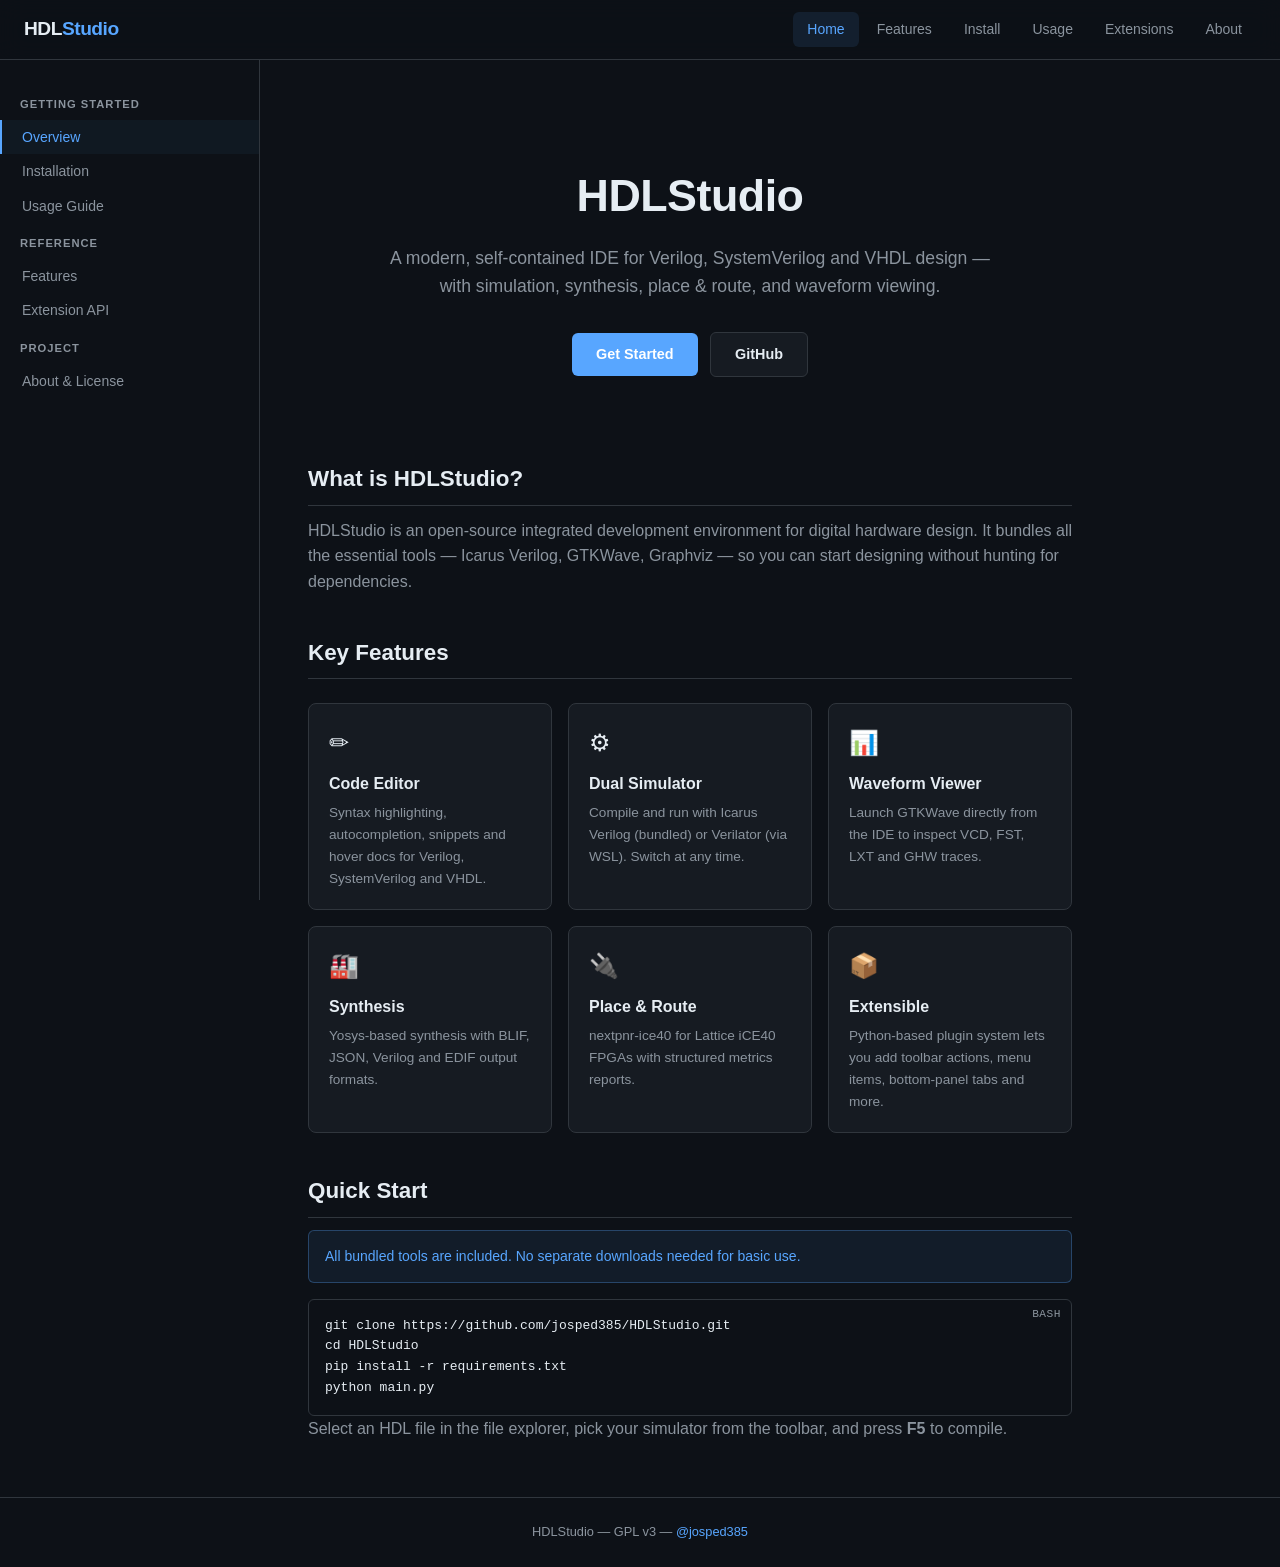
==== docs/index.html @ e597dfac "added docs for github pages" ====
<!DOCTYPE html>
<html lang="en">
<head>
<meta charset="UTF-8">
<meta name="viewport" content="width=device-width, initial-scale=1.0">
<title>HDLStudio — Modern IDE for Digital Hardware Design</title>
<link rel="stylesheet" href="assets/css/style.css">
</head>
<body>

<div class="header">
  <div class="logo">HDL<span>Studio</span></div>
  <nav>
    <a href="index.html">Home</a>
    <a href="features.html">Features</a>
    <a href="install.html">Install</a>
    <a href="usage.html">Usage</a>
    <a href="extensions.html">Extensions</a>
    <a href="about.html">About</a>
  </nav>
</div>

<div class="wrapper">
  <aside class="sidebar">
    <div class="section-title">Getting Started</div>
    <a href="index.html" class="active">Overview</a>
    <a href="install.html">Installation</a>
    <a href="usage.html">Usage Guide</a>
    <div class="section-title">Reference</div>
    <a href="features.html">Features</a>
    <a href="extensions.html">Extension API</a>
    <div class="section-title">Project</div>
    <a href="about.html">About &amp; License</a>
  </aside>

  <main class="content">
    <div class="hero">
      <h1>HDLStudio</h1>
      <p>A modern, self-contained IDE for Verilog, SystemVerilog and VHDL design — with simulation, synthesis, place &amp; route, and waveform viewing.</p>
      <a href="install.html" class="btn primary">Get Started</a>
      <a href="https://github.com/josped385/HDLStudio" class="btn secondary">GitHub</a>
    </div>

    <h2>What is HDLStudio?</h2>
    <p>HDLStudio is an open-source integrated development environment for digital hardware design. It bundles all the essential tools — Icarus Verilog, GTKWave, Graphviz — so you can start designing without hunting for dependencies.</p>

    <h2>Key Features</h2>
    <div class="cards">
      <div class="card">
        <span class="icon">&#x270F;</span>
        <h3>Code Editor</h3>
        <p>Syntax highlighting, autocompletion, snippets and hover docs for Verilog, SystemVerilog and VHDL.</p>
      </div>
      <div class="card">
        <span class="icon">&#x2699;</span>
        <h3>Dual Simulator</h3>
        <p>Compile and run with Icarus Verilog (bundled) or Verilator (via WSL). Switch at any time.</p>
      </div>
      <div class="card">
        <span class="icon">&#x1F4CA;</span>
        <h3>Waveform Viewer</h3>
        <p>Launch GTKWave directly from the IDE to inspect VCD, FST, LXT and GHW traces.</p>
      </div>
      <div class="card">
        <span class="icon">&#x1F3ED;</span>
        <h3>Synthesis</h3>
        <p>Yosys-based synthesis with BLIF, JSON, Verilog and EDIF output formats.</p>
      </div>
      <div class="card">
        <span class="icon">&#x1F50C;</span>
        <h3>Place &amp; Route</h3>
        <p>nextpnr-ice40 for Lattice iCE40 FPGAs with structured metrics reports.</p>
      </div>
      <div class="card">
        <span class="icon">&#x1F4E6;</span>
        <h3>Extensible</h3>
        <p>Python-based plugin system lets you add toolbar actions, menu items, bottom-panel tabs and more.</p>
      </div>
    </div>

    <h2>Quick Start</h2>
    <div class="alert info">All bundled tools are included. No separate downloads needed for basic use.</div>
    <pre><code class="lang-tag">bash</code>git clone https://github.com/josped385/HDLStudio.git
cd HDLStudio
pip install -r requirements.txt
python main.py</pre>
    <p>Select an HDL file in the file explorer, pick your simulator from the toolbar, and press <strong>F5</strong> to compile.</p>

  </main>
</div>

<div class="footer">
  HDLStudio &mdash; GPL v3 &mdash; <a href="https://github.com/josped385">@josped385</a>
</div>

<script src="assets/js/main.js"></script>
</body>
</html>
---- docs/assets/css/style.css ----
:root {
  --bg: #0d1117;
  --bg-card: #161b22;
  --bg-hover: #1c2333;
  --border: #30363d;
  --text: #e6edf3;
  --text-secondary: #8b949e;
  --accent: #58a6ff;
  --accent-green: #3fb950;
  --accent-orange: #d29922;
  --accent-red: #f85149;
  --header-height: 60px;
  --sidebar-width: 260px;
}
* { margin: 0; padding: 0; box-sizing: border-box; }
body {
  font-family: -apple-system, BlinkMacSystemFont, "Segoe UI", Roboto, "Helvetica Neue", Arial, sans-serif;
  background: var(--bg);
  color: var(--text);
  line-height: 1.6;
  min-height: 100vh;
  display: flex;
  flex-direction: column;
}
a { color: var(--accent); text-decoration: none; }
a:hover { text-decoration: underline; }
code {
  font-family: "SFMono-Regular", Consolas, "Liberation Mono", Menlo, monospace;
  background: rgba(88,166,255,0.1);
  color: var(--accent);
  padding: 2px 6px;
  border-radius: 4px;
  font-size: 0.875em;
}
pre {
  background: #0d1117;
  border: 1px solid var(--border);
  border-radius: 6px;
  padding: 16px;
  overflow-x: auto;
  position: relative;
}
pre code {
  background: none;
  padding: 0;
  color: #c9d1d9;
  font-size: 0.8125rem;
  line-height: 1.5;
}
pre .lang-tag {
  position: absolute;
  top: 6px; right: 10px;
  font-size: 0.7rem;
  color: var(--text-secondary);
  text-transform: uppercase;
  letter-spacing: 0.5px;
}

/* Header */
.header {
  position: fixed; top: 0; left: 0; right: 0;
  height: var(--header-height);
  background: rgba(13,17,23,0.92);
  backdrop-filter: blur(12px);
  border-bottom: 1px solid var(--border);
  display: flex; align-items: center;
  padding: 0 24px;
  z-index: 100;
}
.header .logo {
  font-size: 1.2rem; font-weight: 700;
  color: var(--text); letter-spacing: -0.5px;
}
.header .logo span { color: var(--accent); }
.header nav {
  margin-left: auto;
  display: flex; gap: 4px;
}
.header nav a {
  color: var(--text-secondary);
  padding: 6px 14px;
  border-radius: 6px;
  font-size: 0.875rem;
  transition: all 0.15s;
}
.header nav a:hover {
  color: var(--text);
  background: var(--bg-hover);
  text-decoration: none;
}
.header nav a.active {
  color: var(--accent);
  background: rgba(88,166,255,0.1);
}

/* Layout */
.wrapper {
  display: flex;
  margin-top: var(--header-height);
  min-height: calc(100vh - var(--header-height));
}

/* Sidebar */
.sidebar {
  width: var(--sidebar-width);
  flex-shrink: 0;
  padding: 24px 0;
  border-right: 1px solid var(--border);
  position: sticky;
  top: var(--header-height);
  height: calc(100vh - var(--header-height));
  overflow-y: auto;
}
.sidebar .section-title {
  font-size: 0.7rem;
  text-transform: uppercase;
  letter-spacing: 1px;
  color: var(--text-secondary);
  padding: 12px 20px 6px;
  font-weight: 600;
}
.sidebar a {
  display: block;
  padding: 6px 20px;
  color: var(--text-secondary);
  font-size: 0.875rem;
  border-left: 2px solid transparent;
  transition: all 0.15s;
}
.sidebar a:hover {
  color: var(--text);
  background: var(--bg-hover);
  text-decoration: none;
}
.sidebar a.active {
  color: var(--accent);
  border-left-color: var(--accent);
  background: rgba(88,166,255,0.05);
}

/* Content */
.content {
  flex: 1;
  padding: 40px 48px;
  max-width: 860px;
}
.content h1 {
  font-size: 2rem;
  font-weight: 700;
  margin-bottom: 8px;
  letter-spacing: -0.5px;
}
.content h1 .subtitle {
  font-size: 1rem;
  font-weight: 400;
  color: var(--text-secondary);
  display: block;
  margin-top: 4px;
}
.content h2 {
  font-size: 1.4rem;
  font-weight: 600;
  margin-top: 40px;
  margin-bottom: 12px;
  padding-bottom: 8px;
  border-bottom: 1px solid var(--border);
}
.content h3 {
  font-size: 1.1rem;
  font-weight: 600;
  margin-top: 28px;
  margin-bottom: 8px;
}
.content p { margin-bottom: 16px; color: var(--text-secondary); }
.content ul, .content ol { margin-bottom: 16px; padding-left: 24px; }
.content li { margin-bottom: 6px; color: var(--text-secondary); }
.content img { max-width: 100%; border-radius: 8px; border: 1px solid var(--border); }

/* Cards */
.cards {
  display: grid;
  grid-template-columns: repeat(auto-fill, minmax(240px, 1fr));
  gap: 16px;
  margin: 24px 0;
}
.card {
  background: var(--bg-card);
  border: 1px solid var(--border);
  border-radius: 8px;
  padding: 20px;
  transition: border-color 0.15s;
}
.card:hover { border-color: var(--accent); }
.card .icon { font-size: 1.5rem; margin-bottom: 8px; display: block; }
.card h3 { font-size: 1rem; margin: 0 0 6px; }
.card p { font-size: 0.85rem; color: var(--text-secondary); margin: 0; }

/* Feature list */
.feature-list {
  list-style: none;
  padding: 0;
}
.feature-list li {
  padding: 12px 16px;
  background: var(--bg-card);
  border: 1px solid var(--border);
  border-radius: 6px;
  margin-bottom: 8px;
  display: flex;
  align-items: flex-start;
  gap: 10px;
}
.feature-list li .check {
  color: var(--accent-green);
  font-weight: bold;
  flex-shrink: 0;
}

/* Table */
table {
  width: 100%;
  border-collapse: collapse;
  margin: 16px 0 24px;
  font-size: 0.875rem;
}
th, td {
  text-align: left;
  padding: 10px 14px;
  border: 1px solid var(--border);
}
th {
  background: var(--bg-card);
  font-weight: 600;
  color: var(--text);
}
td { color: var(--text-secondary); }

/* Alert boxes */
.alert {
  padding: 14px 16px;
  border-radius: 6px;
  margin-bottom: 16px;
  font-size: 0.875rem;
  border: 1px solid;
}
.alert.info {
  background: rgba(88,166,255,0.08);
  border-color: rgba(88,166,255,0.3);
  color: var(--accent);
}
.alert.warning {
  background: rgba(210,153,34,0.08);
  border-color: rgba(210,153,34,0.3);
  color: var(--accent-orange);
}
.alert.success {
  background: rgba(63,185,80,0.08);
  border-color: rgba(63,185,80,0.3);
  color: var(--accent-green);
}

/* Hero */
.hero {
  text-align: center;
  padding: 60px 0 40px;
}
.hero h1 { font-size: 2.8rem; margin-bottom: 12px; }
.hero p {
  font-size: 1.1rem;
  color: var(--text-secondary);
  max-width: 600px;
  margin: 0 auto 28px;
}
.hero .btn {
  display: inline-block;
  padding: 10px 24px;
  border-radius: 6px;
  font-weight: 600;
  font-size: 0.9rem;
  transition: all 0.15s;
  margin: 4px;
}
.hero .btn.primary {
  background: var(--accent);
  color: #fff;
}
.hero .btn.primary:hover { opacity: 0.9; text-decoration: none; }
.hero .btn.secondary {
  background: var(--bg-card);
  color: var(--text);
  border: 1px solid var(--border);
}
.hero .btn.secondary:hover { border-color: var(--text-secondary); text-decoration: none; }

/* Footer */
.footer {
  text-align: center;
  padding: 24px;
  border-top: 1px solid var(--border);
  color: var(--text-secondary);
  font-size: 0.8rem;
  margin-top: auto;
}

/* Mobile */
@media (max-width: 768px) {
  .sidebar { display: none; }
  .content { padding: 24px 20px; }
  .header { padding: 0 12px; }
  .header nav a { padding: 6px 8px; font-size: 0.8rem; }
  .hero h1 { font-size: 2rem; }
  .cards { grid-template-columns: 1fr; }
}

/* Steps */
.steps {
  counter-reset: step;
  list-style: none;
  padding: 0;
}
.steps li {
  counter-increment: step;
  padding: 16px 16px 16px 48px;
  background: var(--bg-card);
  border: 1px solid var(--border);
  border-radius: 6px;
  margin-bottom: 10px;
  position: relative;
}
.steps li::before {
  content: counter(step);
  position: absolute;
  left: 14px;
  top: 14px;
  width: 24px; height: 24px;
  background: var(--accent);
  color: #fff;
  border-radius: 50%;
  display: flex;
  align-items: center;
  justify-content: center;
  font-size: 0.8rem;
  font-weight: 700;
}
.steps li strong { color: var(--text); display: block; margin-bottom: 4px; }
.steps li code { font-size: 0.8rem; }
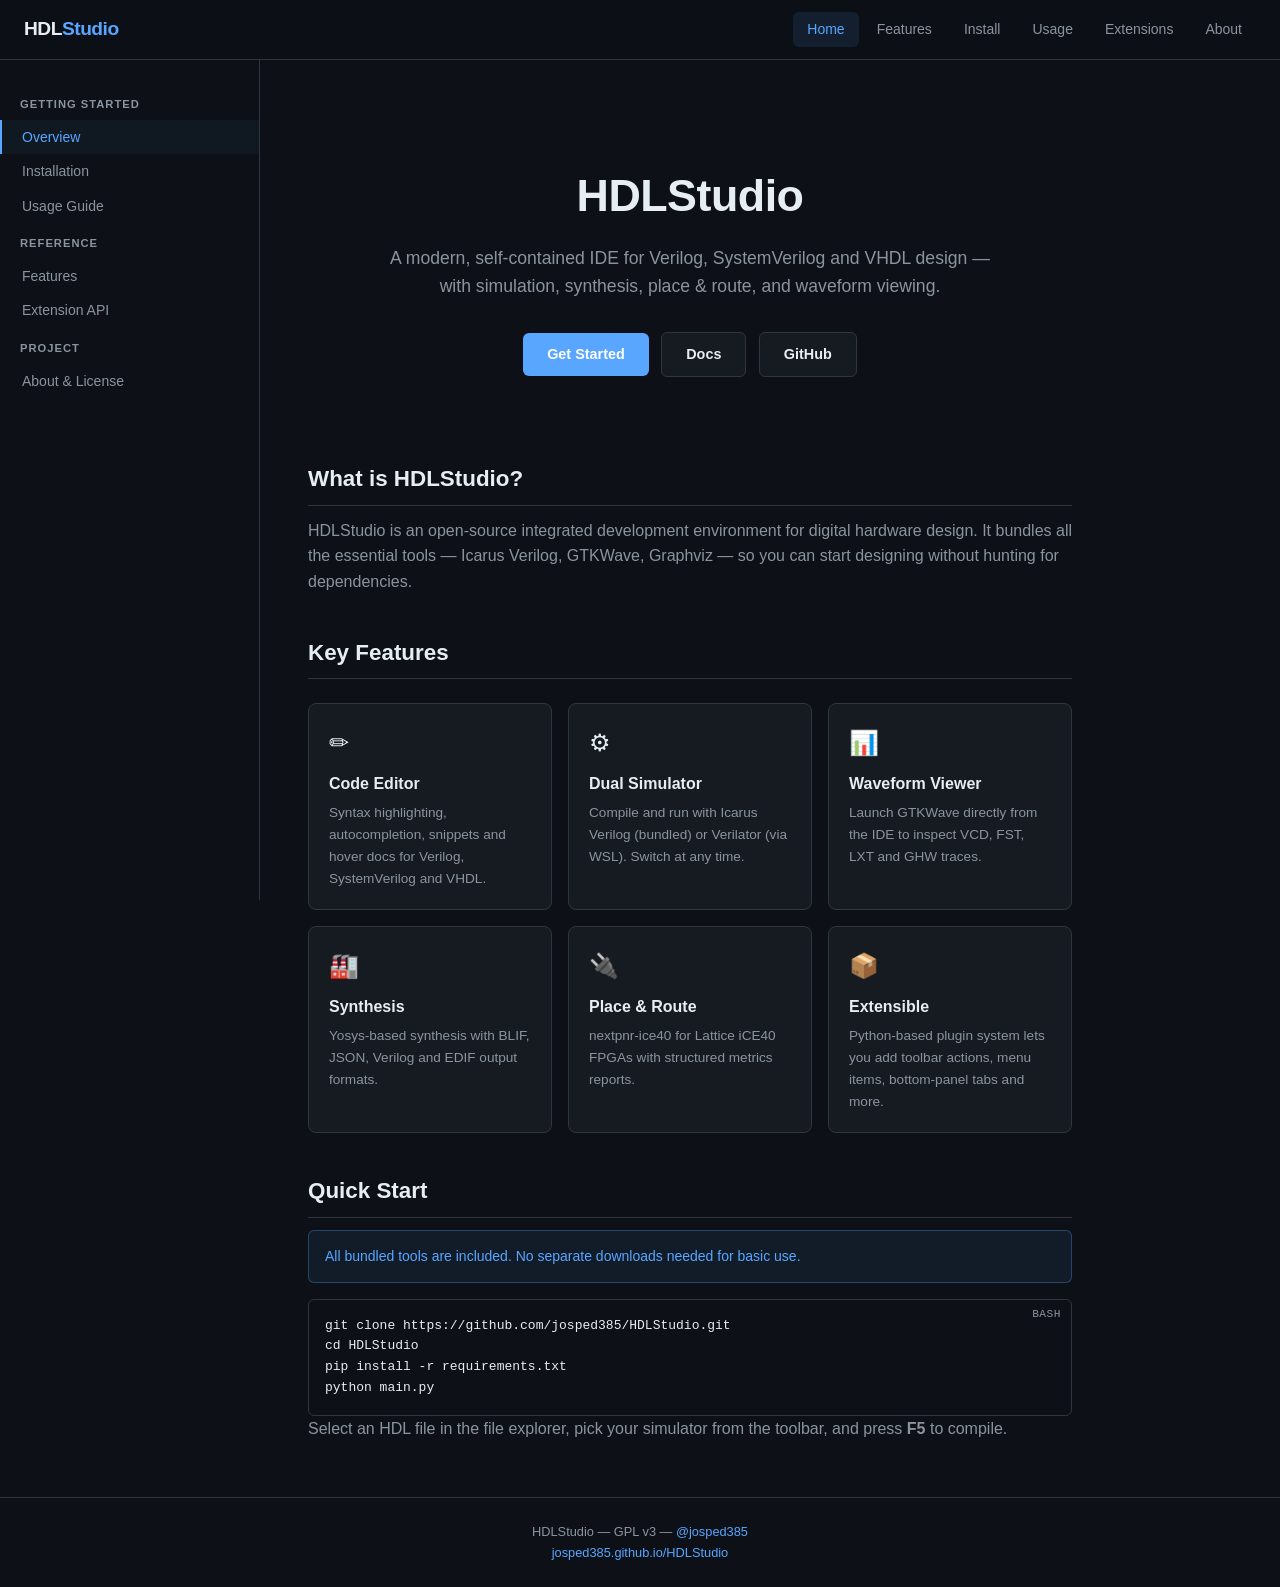
==== commit 0ece21f2: "added web for hdlstudio" ====
--- a/docs/index.html
+++ b/docs/index.html
@@ -38,6 +38,7 @@
       <h1>HDLStudio</h1>
       <p>A modern, self-contained IDE for Verilog, SystemVerilog and VHDL design — with simulation, synthesis, place &amp; route, and waveform viewing.</p>
       <a href="install.html" class="btn primary">Get Started</a>
+      <a href="https://josped385.github.io/HDLStudio/" class="btn secondary">Docs</a>
       <a href="https://github.com/josped385/HDLStudio" class="btn secondary">GitHub</a>
     </div>
 
@@ -90,7 +91,7 @@
 </div>
 
 <div class="footer">
-  HDLStudio &mdash; GPL v3 &mdash; <a href="https://github.com/josped385">@josped385</a>
+  HDLStudio &mdash; GPL v3 &mdash; <a href="https://github.com/josped385">@josped385</a><br><a href='https://josped385.github.io/HDLStudio/'>josped385.github.io/HDLStudio</a>
 </div>
 
 <script src="assets/js/main.js"></script>
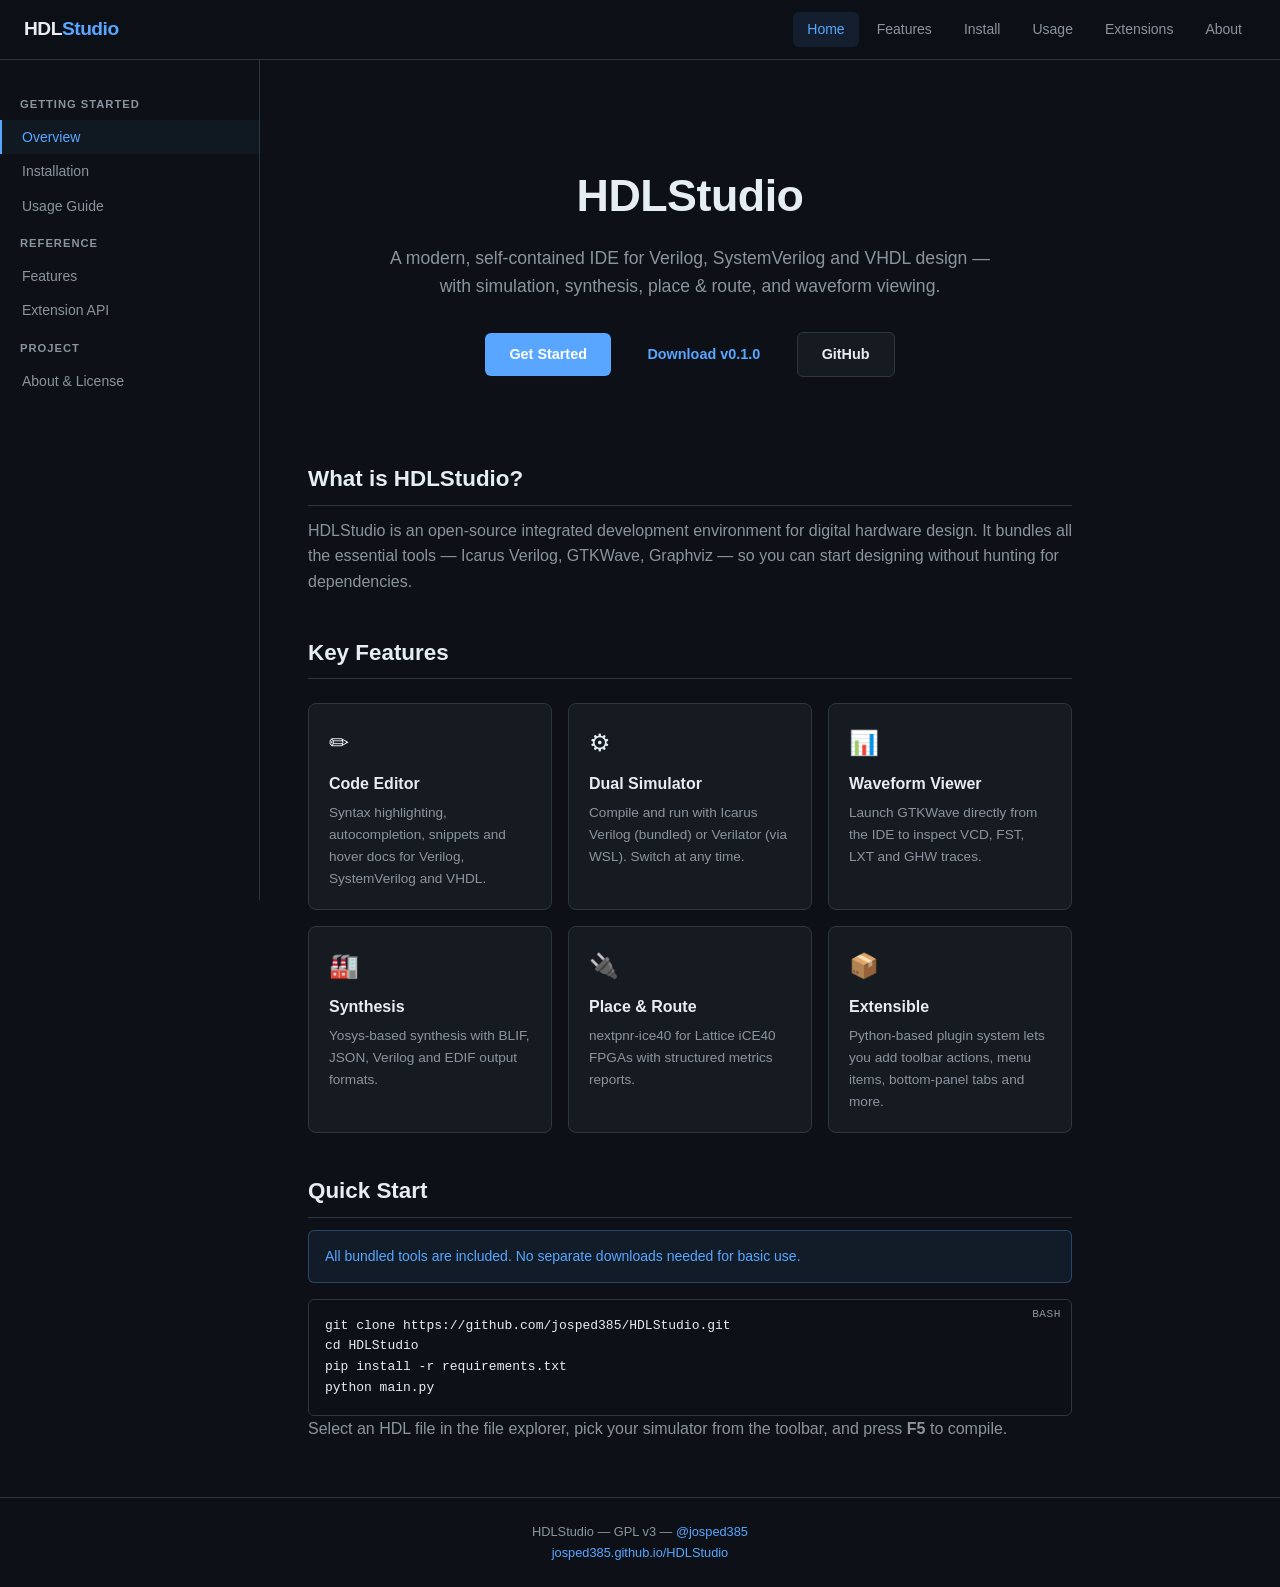
==== commit ec56b9d0: "update docs" ====
--- a/docs/index.html
+++ b/docs/index.html
@@ -38,7 +38,7 @@
       <h1>HDLStudio</h1>
       <p>A modern, self-contained IDE for Verilog, SystemVerilog and VHDL design — with simulation, synthesis, place &amp; route, and waveform viewing.</p>
       <a href="install.html" class="btn primary">Get Started</a>
-      <a href="https://josped385.github.io/HDLStudio/" class="btn secondary">Docs</a>
+      <a href="https://github.com/josped385/HDLStudio/releases/tag/v0.1.0" class="btn download">Download v0.1.0</a>
       <a href="https://github.com/josped385/HDLStudio" class="btn secondary">GitHub</a>
     </div>
 
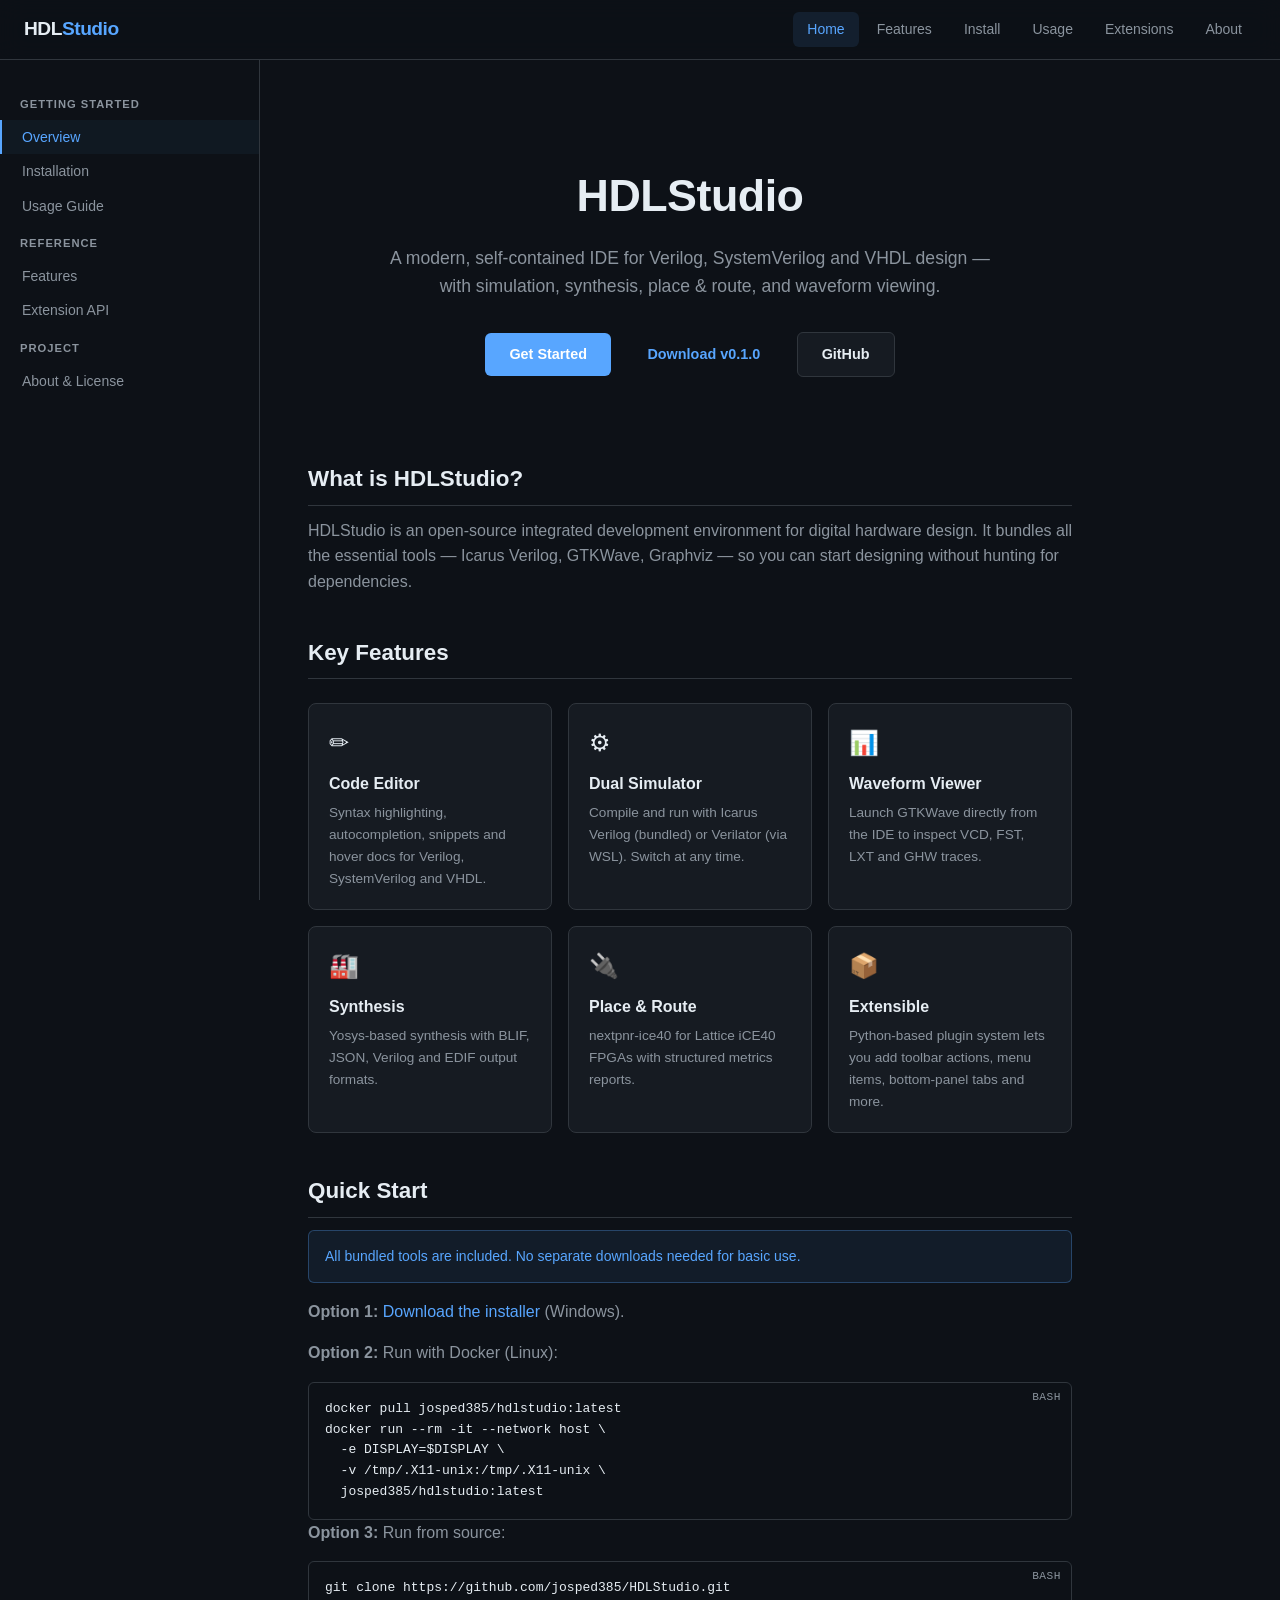
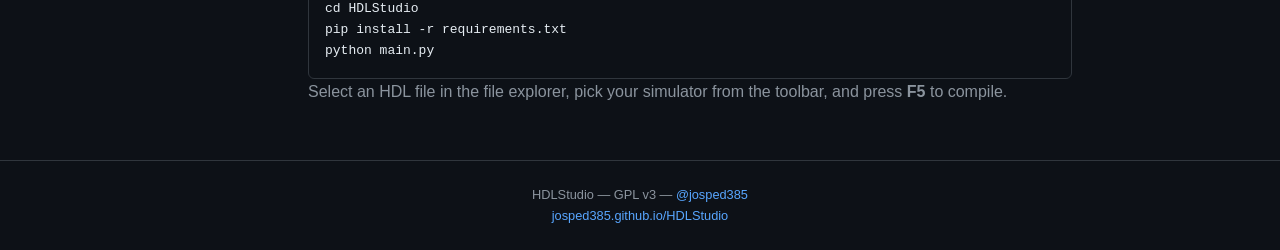
==== commit 7dceb1e3: "added docker support" ====
--- a/docs/index.html
+++ b/docs/index.html
@@ -81,6 +81,14 @@
 
     <h2>Quick Start</h2>
     <div class="alert info">All bundled tools are included. No separate downloads needed for basic use.</div>
+    <p><strong>Option 1:</strong> <a href="install.html">Download the installer</a> (Windows).</p>
+    <p><strong>Option 2:</strong> Run with Docker (Linux):</p>
+    <pre><code class="lang-tag">bash</code>docker pull josped385/hdlstudio:latest
+docker run --rm -it --network host \
+  -e DISPLAY=$DISPLAY \
+  -v /tmp/.X11-unix:/tmp/.X11-unix \
+  josped385/hdlstudio:latest</pre>
+    <p><strong>Option 3:</strong> Run from source:</p>
     <pre><code class="lang-tag">bash</code>git clone https://github.com/josped385/HDLStudio.git
 cd HDLStudio
 pip install -r requirements.txt
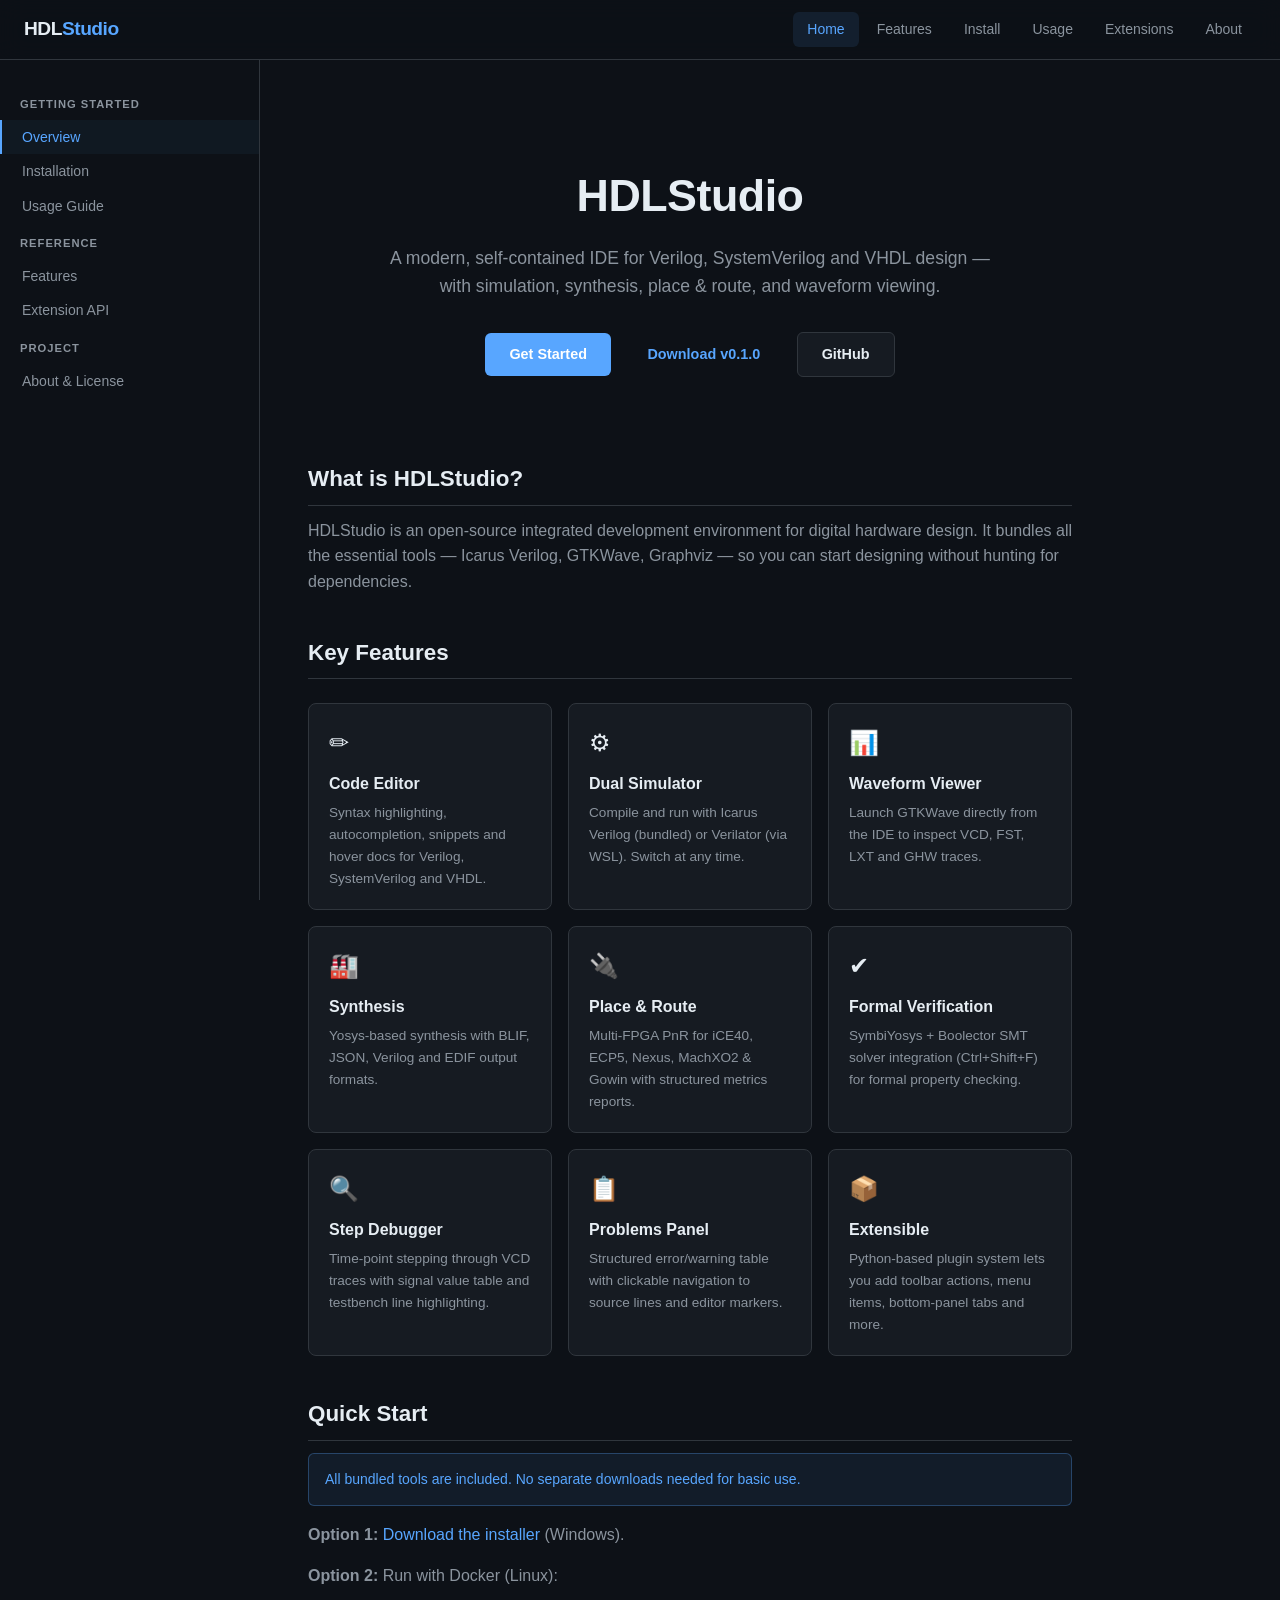
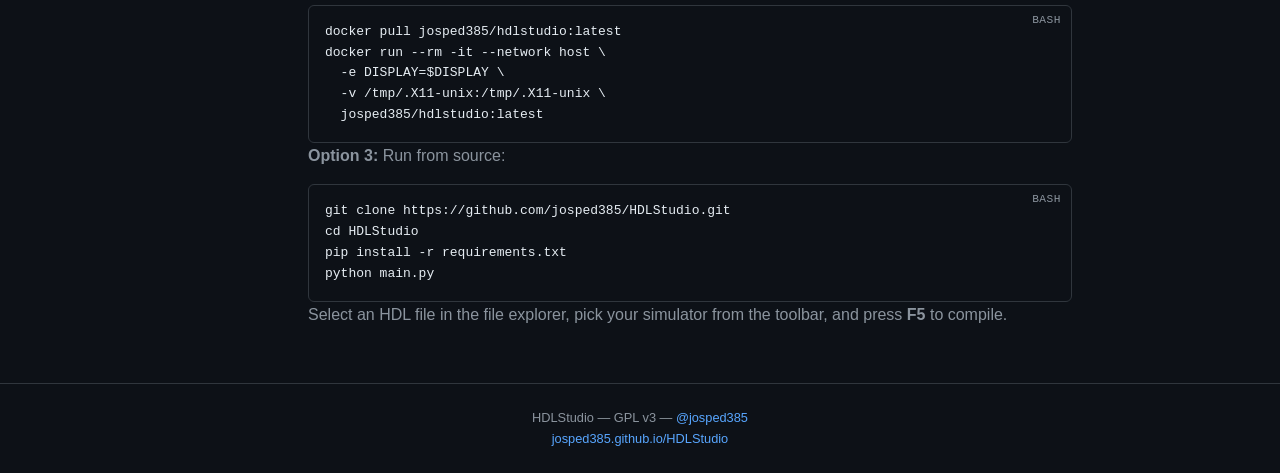
==== commit f4b0d7ca: "updated about, added boolector" ====
--- a/docs/index.html
+++ b/docs/index.html
@@ -70,7 +70,22 @@
       <div class="card">
         <span class="icon">&#x1F50C;</span>
         <h3>Place &amp; Route</h3>
-        <p>nextpnr-ice40 for Lattice iCE40 FPGAs with structured metrics reports.</p>
+        <p>Multi-FPGA PnR for iCE40, ECP5, Nexus, MachXO2 &amp; Gowin with structured metrics reports.</p>
+      </div>
+      <div class="card">
+        <span class="icon">&#x2714;</span>
+        <h3>Formal Verification</h3>
+        <p>SymbiYosys + Boolector SMT solver integration (Ctrl+Shift+F) for formal property checking.</p>
+      </div>
+      <div class="card">
+        <span class="icon">&#x1F50D;</span>
+        <h3>Step Debugger</h3>
+        <p>Time-point stepping through VCD traces with signal value table and testbench line highlighting.</p>
+      </div>
+      <div class="card">
+        <span class="icon">&#x1F4CB;</span>
+        <h3>Problems Panel</h3>
+        <p>Structured error/warning table with clickable navigation to source lines and editor markers.</p>
       </div>
       <div class="card">
         <span class="icon">&#x1F4E6;</span>
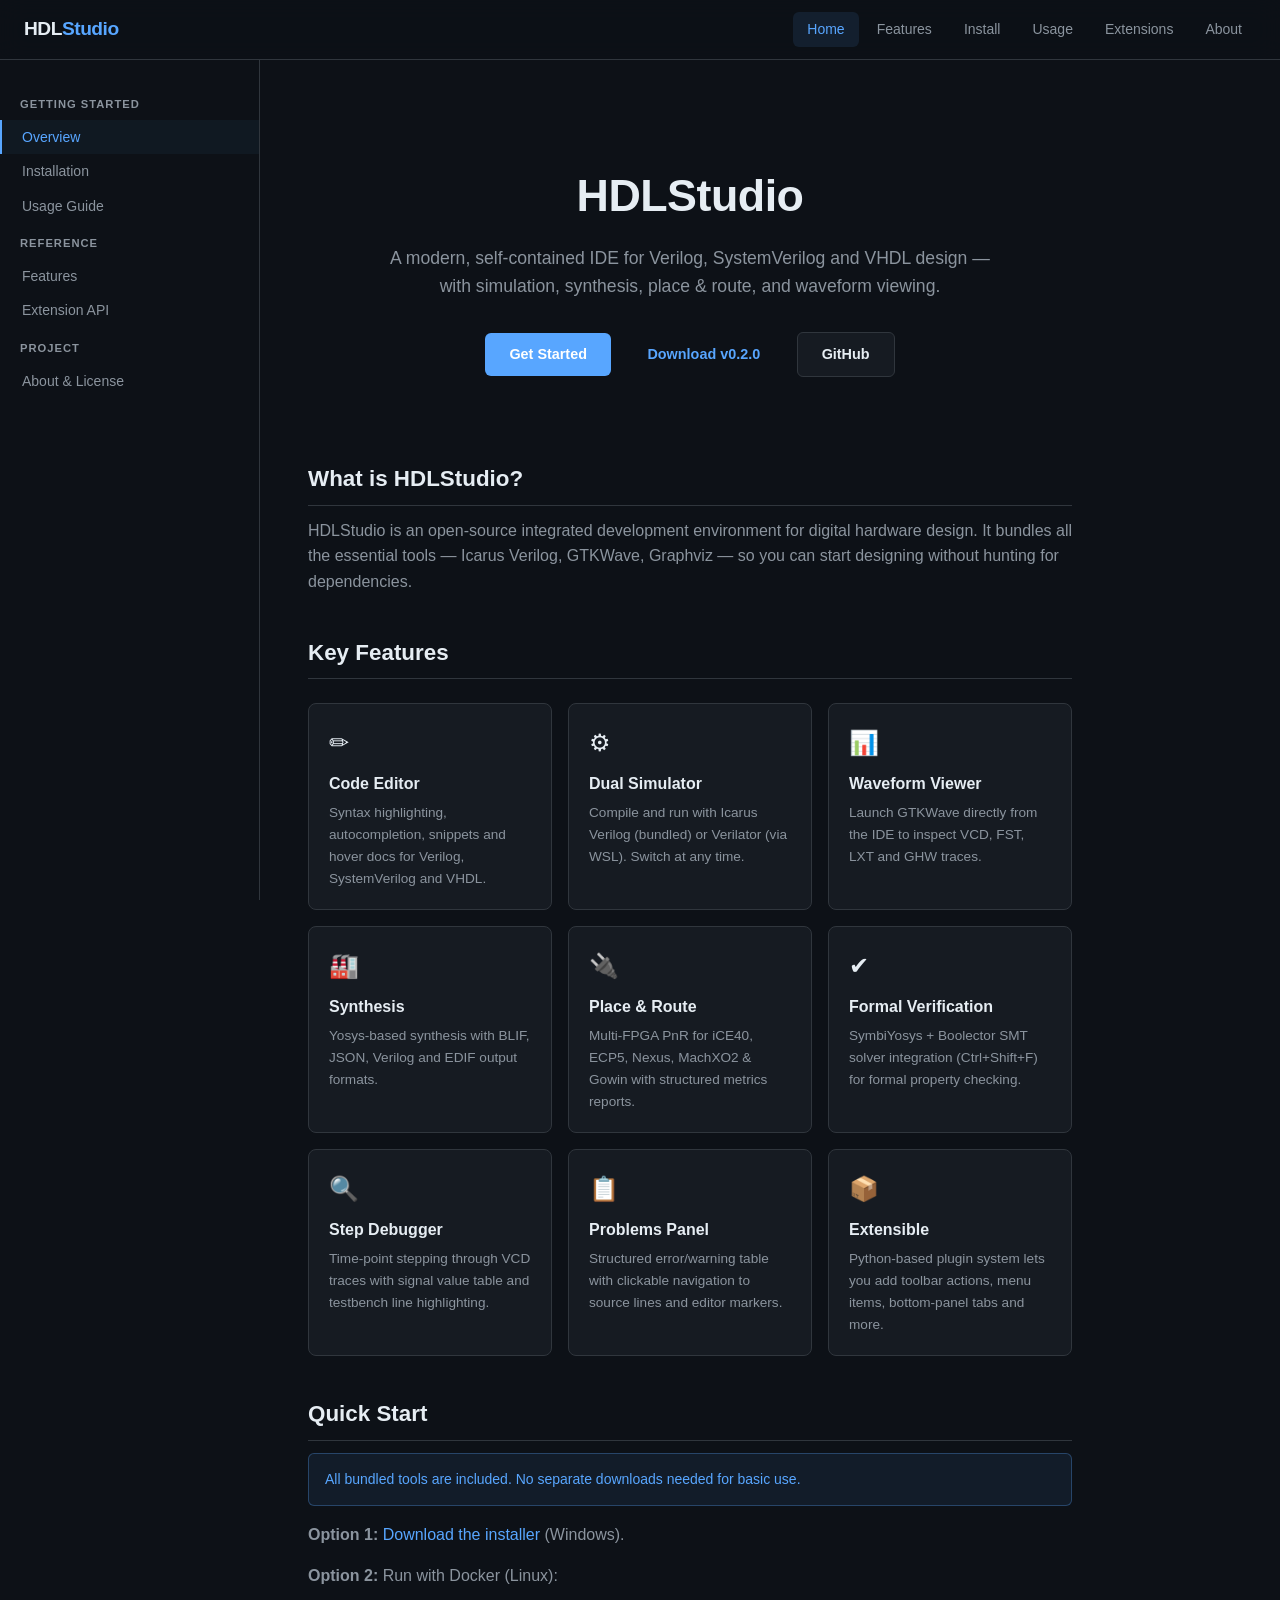
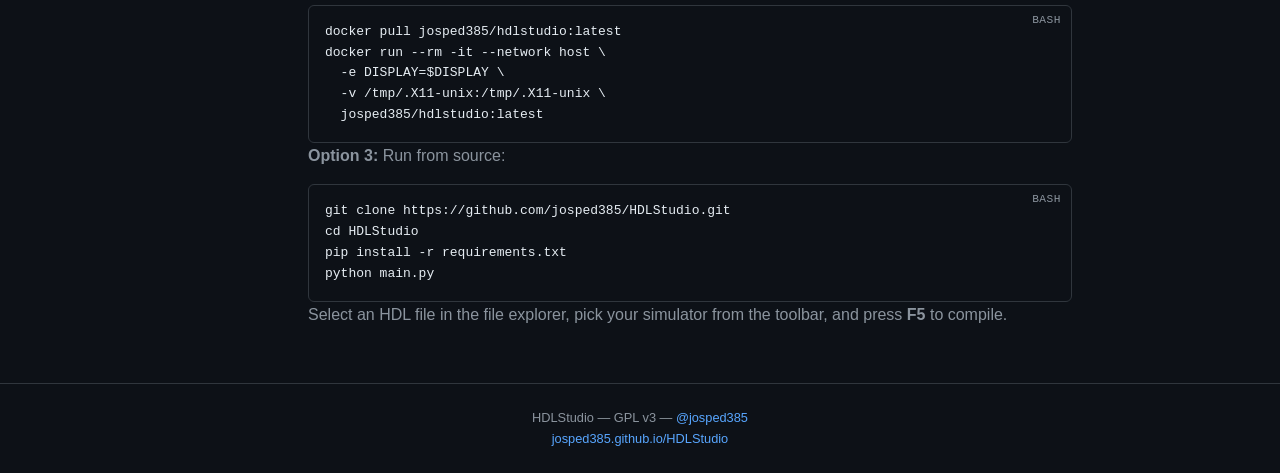
==== commit 6d3f1aa0: "bump version to 0.2.0" ====
--- a/docs/index.html
+++ b/docs/index.html
@@ -38,7 +38,7 @@
       <h1>HDLStudio</h1>
       <p>A modern, self-contained IDE for Verilog, SystemVerilog and VHDL design — with simulation, synthesis, place &amp; route, and waveform viewing.</p>
       <a href="install.html" class="btn primary">Get Started</a>
-      <a href="https://github.com/josped385/HDLStudio/releases/tag/v0.1.0" class="btn download">Download v0.1.0</a>
+      <a href="https://github.com/josped385/HDLStudio/releases/tag/v0.2.0" class="btn download">Download v0.2.0</a>
       <a href="https://github.com/josped385/HDLStudio" class="btn secondary">GitHub</a>
     </div>
 
